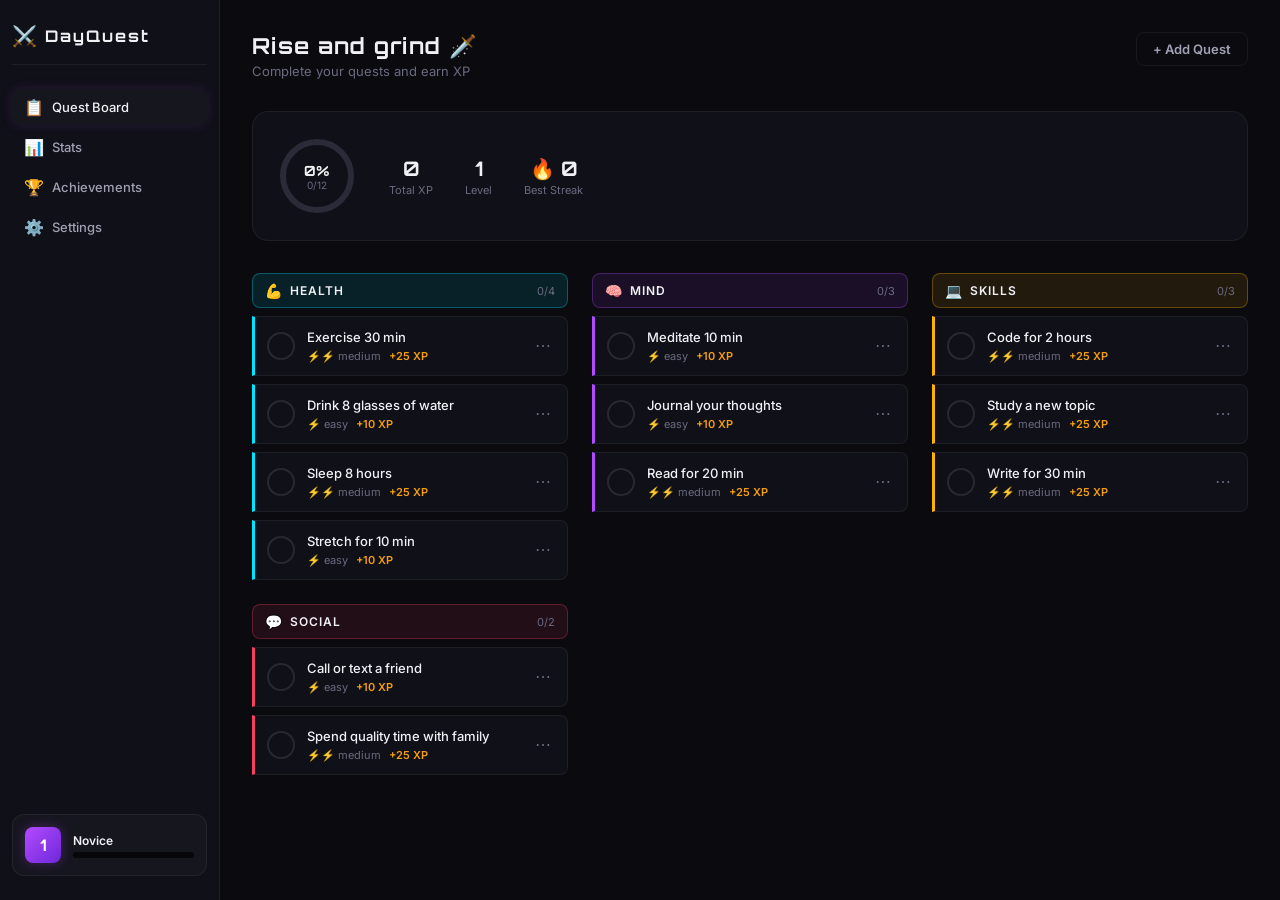
==== index.html @ b888a67d "feat: DayQuest v1.0 — gamified daily quest tracker with full AI design pipeline" ====
<!DOCTYPE html>
<html lang="en">
<head>
  <meta charset="UTF-8">
  <meta name="viewport" content="width=device-width, initial-scale=1.0">
  <title>DayQuest - Gamified Daily Quest Tracker</title>
  <link rel="stylesheet" href="design/design-tokens.css">
</head>
<body>
  <div id="app">
    <nav class="navbar" id="navbar">
      <div class="navbar-brand">
        <span class="navbar-logo">&#x2694;&#xFE0F;</span>
        <span class="navbar-title">DayQuest</span>
      </div>
      <div class="navbar-nav">
        <a class="nav-link active" onclick="navigateTo('home')" data-route="home">
          <span class="nav-icon">&#x1F4CB;</span>
          <span class="nav-label">Quest Board</span>
        </a>
        <a class="nav-link" onclick="navigateTo('stats')" data-route="stats">
          <span class="nav-icon">&#x1F4CA;</span>
          <span class="nav-label">Stats</span>
        </a>
        <a class="nav-link" onclick="navigateTo('achievements')" data-route="achievements">
          <span class="nav-icon">&#x1F3C6;</span>
          <span class="nav-label">Achievements</span>
        </a>
        <a class="nav-link" onclick="navigateTo('settings')" data-route="settings">
          <span class="nav-icon">&#x2699;&#xFE0F;</span>
          <span class="nav-label">Settings</span>
        </a>
      </div>
      <div class="navbar-char" id="navbar-char">
        <div class="char-level" id="nav-level">1</div>
        <div class="char-info">
          <div class="char-title" id="nav-title">Novice</div>
          <div class="xp-bar-mini">
            <div class="xp-bar-track">
              <div class="xp-bar-fill" id="nav-xp-bar" style="width:0%"></div>
            </div>
          </div>
        </div>
      </div>
    </nav>

    <main class="page-layout" id="main-content">
      <!-- Pages rendered here -->
    </main>
  </div>

  <div id="toast-container" class="toast-container"></div>

  <div id="achievement-overlay" class="achievement-overlay hidden">
    <div class="achievement-overlay-card">
      <div class="achievement-overlay-icon" id="ach-overlay-icon">&#x1F3C6;</div>
      <div class="achievement-overlay-title">Achievement Unlocked!</div>
      <div class="achievement-overlay-name" id="ach-overlay-name"></div>
    </div>
  </div>

  <div id="quest-modal" class="modal hidden">
    <div class="modal-backdrop" onclick="closeQuestModal()"></div>
    <div class="modal-content">
      <h2 id="quest-modal-title">Add New Quest</h2>
      <form id="quest-form" onsubmit="submitQuestForm(event)">
        <div class="form-group">
          <label for="quest-name">Quest Name</label>
          <input type="text" id="quest-name" placeholder="e.g. Exercise 30 min" required maxlength="50">
        </div>
        <div class="form-group">
          <label for="quest-category">Category</label>
          <select id="quest-category">
            <option value="health">&#x1F4AA; Health &amp; Fitness</option>
            <option value="mind">&#x1F9E0; Mindfulness &amp; Growth</option>
            <option value="skills">&#x1F4BB; Productivity &amp; Skills</option>
            <option value="social">&#x1F4AC; Social &amp; Relationships</option>
          </select>
        </div>
        <div class="form-group">
          <label>Difficulty</label>
          <div class="difficulty-selector">
            <button type="button" class="diff-btn" onclick="selectDiff(this,'easy')">&#x26A1; Easy</button>
            <button type="button" class="diff-btn selected" onclick="selectDiff(this,'medium')">&#x26A1;&#x26A1; Medium</button>
            <button type="button" class="diff-btn" onclick="selectDiff(this,'hard')">&#x26A1;&#x26A1;&#x26A1; Hard</button>
          </div>
        </div>
        <div class="form-actions">
          <button type="button" class="btn btn-ghost" onclick="closeQuestModal()">Cancel</button>
          <button type="submit" class="btn btn-primary" id="quest-submit">Add Quest</button>
        </div>
      </form>
    </div>
  </div>

  <div id="delete-modal" class="modal hidden">
    <div class="modal-backdrop" onclick="closeDeleteModal()"></div>
    <div class="modal-content">
      <h2>Remove Quest?</h2>
      <p class="modal-desc" id="delete-quest-name"></p>
      <div class="form-actions">
        <button type="button" class="btn btn-ghost" onclick="closeDeleteModal()">Cancel</button>
        <button type="button" class="btn btn-danger" onclick="confirmDelete()">Remove Quest</button>
      </div>
    </div>
  </div>

  <script src="src/app.js"></script>
</body>
</html>
---- design/design-tokens.css ----
/* ==========================================================================
   DayQuest — Design System
   Aesthetic: Dark RPG UI — "Linear meets Destiny 2"
   ========================================================================== */

@import url('https://fonts.googleapis.com/css2?family=Inter:wght@400;500;600;700;800;900&family=Orbitron:wght@500;700;900&display=swap');

/* ---- Reset ---- */
*, *::before, *::after { box-sizing: border-box; margin: 0; padding: 0; }

/* ---- CSS Variables ---- */
:root {
  /* Backgrounds */
  --bg-void:      #06060b;
  --bg-primary:   #0a0a0f;
  --bg-secondary: #101018;
  --bg-elevated:  #16161f;
  --bg-overlay:   #1c1c28;
  --bg-hover:     #22222f;
  --bg-active:    #2a2a38;

  /* Text */
  --text-primary:   #f0f0f5;
  --text-secondary: #a0a0b4;
  --text-tertiary:  #6a6a80;

  /* Category Accents */
  --health: #00e5ff;  --health-bg: rgba(0,229,255,0.1);  --health-border: rgba(0,229,255,0.3);
  --mind:   #b44aff;  --mind-bg: rgba(180,74,255,0.1);    --mind-border: rgba(180,74,255,0.3);
  --skills: #ffb300;  --skills-bg: rgba(255,179,0,0.1);   --skills-border: rgba(255,179,0,0.3);
  --social: #f43f5e;  --social-bg: rgba(244,63,94,0.1);   --social-border: rgba(244,63,94,0.3);

  /* Semantic */
  --success: #22c55e;  --warning: #f59e0b;  --danger: #ef4444;  --info: #3b82f6;

  /* Borders */
  --border-subtle:  rgba(255,255,255,0.06);
  --border-medium:  rgba(255,255,255,0.1);
  --border-strong:  rgba(255,255,255,0.2);

  /* Typography */
  --font-body:    'Inter', -apple-system, BlinkMacSystemFont, sans-serif;
  --font-display: 'Orbitron', sans-serif;

  /* Spacing */
  --space-1: 4px;  --space-2: 8px;  --space-3: 12px;  --space-4: 16px;
  --space-6: 24px; --space-8: 32px; --space-12: 48px;

  /* Radii */
  --radius-sm: 4px;  --radius-md: 8px;  --radius-lg: 12px;  --radius-xl: 16px;

  /* Motion */
  --ease-out: cubic-bezier(0.16, 1, 0.3, 1);
  --dur-fast: 150ms;  --dur-normal: 250ms;  --dur-slow: 400ms;
}

/* ---- Body & App Layout ---- */
html {
  font-family: var(--font-body);
  background: var(--bg-void);
  color: #ffffff; color: var(--text-primary);
  -webkit-font-smoothing: antialiased;
  -moz-osx-font-smoothing: grayscale;
  font-size: 14px;
}

body {
  min-height: 100vh;
  overflow: hidden;
}

#app {
  display: flex;
  height: 100vh;
  width: 100vw;
}

/* ---- Sidebar Navbar ---- */
.navbar {
  width: 220px;
  min-width: 220px;
  background: var(--bg-secondary);
  border-right: 1px solid var(--border-subtle);
  display: flex;
  flex-direction: column;
  padding: var(--space-6) var(--space-3);
  gap: var(--space-6);
  z-index: 10;
}

.navbar-brand {
  display: flex;
  align-items: center;
  gap: var(--space-2);
  padding-bottom: var(--space-4);
  border-bottom: 1px solid var(--border-subtle);
}

.navbar-logo {
  font-size: 20px;
}

.navbar-title {
  font-family: var(--font-display);
  font-size: 16px;
  font-weight: 700;
  letter-spacing: 2px;
  color: #ffffff; color: var(--text-primary);
}

.navbar-nav {
  display: flex;
  flex-direction: column;
  gap: var(--space-1);
  flex: 1;
}

.nav-link {
  display: flex;
  align-items: center;
  gap: var(--space-2);
  padding: var(--space-2) var(--space-3);
  border-radius: var(--radius-md);
  color: #a0a0b4; color: var(--text-secondary);
  text-decoration: none;
  font-size: 13px;
  font-weight: 500;
  transition: all var(--dur-fast) var(--ease-out);
}

.nav-link:hover {
  background: var(--bg-hover);
  color: #ffffff; color: var(--text-primary);
}

.nav-link.active {
  background: var(--bg-elevated);
  color: #ffffff; color: var(--text-primary);
  box-shadow: 0 0 12px rgba(180,74,255,0.15);
}

.nav-icon {
  font-size: 16px;
  width: 20px;
  text-align: center;
}

/* ---- Character Card in Sidebar ---- */
.navbar-char {
  background: var(--bg-elevated);
  border: 1px solid var(--border-subtle);
  border-radius: var(--radius-lg);
  padding: var(--space-3);
  display: flex;
  align-items: center;
  gap: var(--space-3);
}

.char-level {
  width: 36px;
  height: 36px;
  background: linear-gradient(135deg, #b44aff, #6d28d9);
  border-radius: var(--radius-md);
  display: flex;
  align-items: center;
  justify-content: center;
  font-family: var(--font-display);
  font-weight: 700;
  font-size: 16px;
  color: white;
  box-shadow: 0 0 12px rgba(180,74,255,0.3);
}

.char-info {
  flex: 1;
  min-width: 0;
}

.char-title {
  font-size: 12px;
  font-weight: 600;
  color: #ffffff; color: var(--text-primary);
  margin-bottom: 4px;
}

.xp-bar-mini {
  height: 6px;
  background: var(--bg-void);
  border-radius: 3px;
  overflow: hidden;
}

.xp-bar-fill {
  height: 100%;
  background: linear-gradient(90deg, #b44aff, #c084fc);
  border-radius: 3px;
  transition: width var(--dur-normal) var(--ease-out);
  box-shadow: 0 0 8px rgba(180,74,255,0.4);
}

/* ---- Main Content Area ---- */
.page-layout {
  flex: 1;
  overflow-y: auto;
  padding: var(--space-8);
  background: var(--bg-primary);
  max-width: 100%;
}

/* Scrollbar */
.page-layout::-webkit-scrollbar { width: 6px; }
.page-layout::-webkit-scrollbar-track { background: transparent; }
.page-layout::-webkit-scrollbar-thumb { background: var(--bg-active); border-radius: 3px; }
.page-layout::-webkit-scrollbar-thumb:hover { background: var(--bg-hover); }

/* ---- Page Header ---- */
.page-header {
  display: flex;
  align-items: flex-start;
  justify-content: space-between;
  margin-bottom: var(--space-8);
}

.page-title {
  font-family: var(--font-display);
  font-size: 22px;
  font-weight: 700;
  letter-spacing: 1px;
  color: #ffffff;
  color: #ffffff; color: var(--text-primary);
  margin-bottom: 4px;
}

.page-subtitle {
  font-size: 13px;
  color: #6a6a80;
  color: #6a6a80; color: var(--text-tertiary);
}

.page-actions {
  display: flex;
  gap: var(--space-2);
}

/* ---- Daily Progress ---- */
.daily-progress {
  display: flex;
  align-items: center;
  gap: var(--space-8);
  background: var(--bg-secondary);
  border: 1px solid var(--border-subtle);
  border-radius: var(--radius-xl);
  padding: var(--space-6);
  margin-bottom: var(--space-8);
}

.progress-ring-container {
  position: relative;
  width: 80px;
  height: 80px;
}

.progress-ring .progress-ring-bg {
  stroke: var(--bg-active);
}

.progress-ring .progress-ring-fill {
  stroke: var(--mind);
  transition: stroke-dashoffset 0.6s var(--ease-out);
  filter: drop-shadow(0 0 6px rgba(180,74,255,0.4));
}

.progress-ring-text {
  position: absolute;
  top: 0;
  left: 0;
  right: 0;
  bottom: 0;
  display: flex;
  flex-direction: column;
  align-items: center;
  justify-content: center;
}

.progress-ring-number {
  font-family: var(--font-display);
  font-size: 14px;
  font-weight: 700;
  color: #ffffff;
  color: #ffffff; color: var(--text-primary);
}

.progress-ring-label {
  font-size: 10px;
  color: #6a6a80;
  color: #6a6a80; color: var(--text-tertiary);
}

.daily-stats {
  display: flex;
  gap: var(--space-8);
  flex: 1;
}

.daily-stat {
  text-align: center;
}

.daily-stat-value {
  font-family: var(--font-display);
  font-size: 20px;
  font-weight: 700;
  color: #ffffff;
  color: #ffffff; color: var(--text-primary);
}

.daily-stat-label {
  font-size: 11px;
  color: #6a6a80;
  color: #6a6a80; color: var(--text-tertiary);
  margin-top: 2px;
}

/* ---- Quest Grid ---- */
.quest-grid {
  display: grid;
  grid-template-columns: repeat(auto-fit, minmax(280px, 1fr));
  gap: var(--space-6);
}

/* ---- Category Section ---- */
.category-section {
  display: flex;
  flex-direction: column;
  gap: var(--space-2);
}

.category-header {
  display: flex;
  align-items: center;
  gap: var(--space-2);
  padding: var(--space-2) var(--space-3);
  border-radius: var(--radius-md);
  border: 1px solid;
}

.category-icon {
  font-size: 14px;
}

.category-name {
  font-size: 12px;
  font-weight: 600;
  text-transform: uppercase;
  letter-spacing: 1px;
  color: #f0f0f5;
  color: #ffffff; color: var(--text-primary);
  flex: 1;
}

.category-count {
  font-size: 11px;
  color: #6a6a80;
  color: #6a6a80; color: var(--text-tertiary);
}

/* ---- Quest Card ---- */
.quest-list {
  display: flex;
  flex-direction: column;
  gap: var(--space-2);
}

.quest-card {
  display: flex;
  align-items: center;
  gap: var(--space-3);
  padding: var(--space-3) var(--space-3);
  background: var(--bg-secondary);
  border: 1px solid var(--border-subtle);
  border-left: 3px solid var(--cat-color, var(--mind));
  border-radius: 0 var(--radius-md) var(--radius-md) 0;
  transition: all var(--dur-fast) var(--ease-out);
  cursor: pointer;
}

/* Archive Divider */
.archive-divider {
  display: flex;
  align-items: center;
  gap: var(--space-2);
  padding: var(--space-2) var(--space-3);
  font-size: 11px;
  font-weight: 600;
  color: #6a6a80;
  text-transform: uppercase;
  letter-spacing: 0.5px;
  margin-bottom: var(--space-2);
}

.archive-divider::after {
  content: '';
  flex: 1;
  height: 1px;
  background: var(--border-subtle);
}

.quest-card:hover {
  background: var(--bg-elevated);
  border-left-color: var(--cat-color, var(--mind));
  box-shadow: 0 0 12px var(--cat-bg, var(--mind-bg));
}

.quest-card.completed {
  opacity: 0.35;
  border-left-color: #22c55e;
  padding: 8px 12px;
  filter: grayscale(0.3);
  background: rgba(34,197,94,0.03);
}

.quest-card.completed:hover {
  opacity: 0.55;
  filter: grayscale(0.1);
}

.quest-check {
  width: 28px;
  height: 28px;
  min-width: 28px;
  border: 2px solid var(--border-medium);
  border-radius: 50%;
  display: flex;
  align-items: center;
  justify-content: center;
  font-size: 14px;
  font-weight: 700;
  color: var(--success);
  transition: all var(--dur-fast) var(--ease-out);
}

.quest-check.checked {
  background: var(--success);
  border-color: var(--success);
  box-shadow: 0 0 8px rgba(34,197,94,0.4);
}

.quest-info {
  flex: 1;
  min-width: 0;
}

.quest-name {
  font-size: 13px;
  font-weight: 500;
  color: #f0f0f5;
  color: #ffffff; color: var(--text-primary);
  margin-bottom: 4px;
  word-break: break-word;
}

.quest-name.completed-text {
  text-decoration: line-through;
  text-decoration-thickness: 1px;
  color: #6a6a80; color: var(--text-tertiary);
  font-size: 12px;
}

.quest-meta {
  display: flex;
  align-items: center;
  gap: var(--space-2);
  font-size: 11px;
  color: #6a6a80;
  color: #6a6a80; color: var(--text-tertiary);
}

.quest-difficulty {
  color: #6a6a80;
  color: #6a6a80; color: var(--text-tertiary);
}

.quest-xp {
  color: #ffb300;
  color: var(--warning);
  font-weight: 600;
}

.quest-time {
  color: #6a6a80; color: var(--text-tertiary);
}

.quest-menu-btn {
  background: none;
  border: none;
  color: #6a6a80; color: var(--text-tertiary);
  cursor: pointer;
  font-size: 16px;
  padding: var(--space-1);
  border-radius: var(--radius-sm);
  transition: all var(--dur-fast) var(--ease-out);
  line-height: 1;
}

.quest-menu-btn:hover {
  background: var(--bg-hover);
  color: #ffffff; color: var(--text-primary);
}

/* ---- Context Menu ---- */
.quest-context-menu {
  position: fixed;
  background: var(--bg-overlay);
  border: 1px solid var(--border-medium);
  border-radius: var(--radius-md);
  padding: var(--space-1);
  z-index: 100;
  min-width: 160px;
  box-shadow: 0 8px 24px rgba(0,0,0,0.4);
}

.quest-context-menu button {
  display: flex;
  align-items: center;
  gap: var(--space-2);
  width: 100%;
  padding: var(--space-2) var(--space-3);
  background: none;
  border: none;
  color: #ffffff; color: var(--text-primary);
  font-size: 13px;
  cursor: pointer;
  border-radius: var(--radius-sm);
  text-align: left;
}

.quest-context-menu button:hover {
  background: var(--bg-hover);
}

.quest-context-menu button.danger {
  color: var(--danger);
}

/* ---- Buttons ---- */
.btn {
  display: inline-flex;
  align-items: center;
  justify-content: center;
  gap: var(--space-2);
  padding: var(--space-2) var(--space-4);
  border-radius: var(--radius-md);
  font-size: 13px;
  font-weight: 600;
  font-family: var(--font-body);
  cursor: pointer;
  border: none;
  transition: all var(--dur-fast) var(--ease-out);
}

.btn-primary {
  background: linear-gradient(135deg, #b44aff, #8b5cf6);
  color: white;
  box-shadow: 0 0 16px rgba(180,74,255,0.3);
}

.btn-primary:hover {
  box-shadow: 0 0 24px rgba(180,74,255,0.5);
  transform: translateY(-1px);
}

.btn-secondary {
  background: var(--bg-elevated);
  color: #ffffff; color: var(--text-primary);
  border: 1px solid var(--border-medium);
}

.btn-secondary:hover {
  background: var(--bg-hover);
}

.btn-ghost {
  background: transparent;
  color: #a0a0b4; color: var(--text-secondary);
  border: 1px solid var(--border-subtle);
}

.btn-ghost:hover {
  background: var(--bg-hover);
  color: #ffffff; color: var(--text-primary);
}

.btn-danger {
  background: var(--danger);
  color: white;
}

.btn-danger:hover {
  background: #dc2626;
}

/* ---- Stats Page ---- */
.stats-grid {
  display: grid;
  grid-template-columns: repeat(auto-fit, minmax(180px, 1fr));
  gap: var(--space-4);
  margin-bottom: var(--space-8);
}

.stat-card {
  background: var(--bg-secondary);
  border: 1px solid var(--border-subtle);
  border-radius: var(--radius-xl);
  padding: var(--space-4);
  display: flex;
  flex-direction: column;
  align-items: center;
  text-align: center;
  gap: var(--space-2);
}

.stat-card-icon {
  font-size: 24px;
}

.stat-card-value {
  font-family: var(--font-display);
  font-size: 24px;
  font-weight: 700;
  color: #ffffff;
  color: #ffffff; color: var(--text-primary);
}

.stat-card-label {
  font-size: 11px;
  color: #6a6a80;
  color: #6a6a80; color: var(--text-tertiary);
  text-transform: uppercase;
  letter-spacing: 0.5px;
}

/* ---- Charts ---- */
.chart-section {
  background: var(--bg-secondary);
  border: 1px solid var(--border-subtle);
  border-radius: var(--radius-xl);
  padding: var(--space-6);
  margin-bottom: var(--space-6);
}

.chart-title {
  font-family: var(--font-display);
  font-size: 14px;
  font-weight: 600;
  color: #ffffff; color: var(--text-primary);
  margin-bottom: var(--space-6);
  letter-spacing: 1px;
}

/* Bar Chart */
.bar-chart {
  display: flex;
  align-items: flex-end;
  justify-content: space-between;
  height: 150px;
  gap: var(--space-2);
  padding-top: var(--space-4);
}

.bar-item {
  flex: 1;
  display: flex;
  flex-direction: column;
  align-items: center;
  gap: var(--space-1);
  position: relative;
}

.bar-fill {
  width: 100%;
  max-width: 32px;
  background: linear-gradient(180deg, #b44aff, #6d28d9);
  border-radius: var(--radius-sm) var(--radius-sm) 0 0;
  min-height: 4px;
  box-shadow: 0 0 8px rgba(180,74,255,0.2);
}

.bar-today .bar-fill {
  background: linear-gradient(180deg, #c084fc, #a855f7);
  box-shadow: 0 0 12px rgba(180,74,255,0.4);
}

.bar-value {
  font-size: 11px;
  font-weight: 600;
  color: #ffffff; color: var(--text-primary);
}

.bar-label {
  font-size: 10px;
  color: #6a6a80; color: var(--text-tertiary);
}

/* Category Bars */
.category-bars {
  display: flex;
  flex-direction: column;
  gap: var(--space-4);
}

.cat-bar-item {
  display: flex;
  align-items: center;
  gap: var(--space-3);
}

.cat-bar-label {
  width: 90px;
  font-size: 12px;
  color: #a0a0b4; color: var(--text-secondary);
  flex-shrink: 0;
}

.cat-bar-track {
  flex: 1;
  height: 8px;
  background: var(--bg-void);
  border-radius: 4px;
  overflow: hidden;
}

.cat-bar-fill {
  height: 100%;
  border-radius: 4px;
  transition: width var(--dur-slow) var(--ease-out);
}

.cat-bar-count {
  width: 36px;
  text-align: right;
  font-size: 13px;
  font-weight: 600;
  color: #ffffff; color: var(--text-primary);
}

/* ---- Milestones ---- */
.milestone-grid {
  display: grid;
  grid-template-columns: repeat(auto-fit, minmax(180px, 1fr));
  gap: var(--space-4);
}

.milestone {
  background: var(--bg-tertiary);
  border: 1px solid var(--border-subtle);
  border-radius: var(--radius-lg);
  padding: var(--space-4);
  display: flex;
  align-items: center;
  gap: var(--space-3);
}

.milestone.unlocked {
  border-color: rgba(180,74,255,0.3);
  box-shadow: 0 0 12px rgba(180,74,255,0.1);
}

.milestone-icon {
  font-size: 24px;
}

.milestone-name {
  font-size: 12px;
  color: #6a6a80; color: var(--text-tertiary);
}

.milestone-value {
  font-family: var(--font-display);
  font-size: 16px;
  font-weight: 700;
  color: #ffffff; color: var(--text-primary);
}

/* ---- Achievements Page ---- */
.achievement-progress {
  display: flex;
  align-items: center;
  gap: var(--space-3);
  margin-bottom: var(--space-8);
}

.achievement-progress-bar {
  flex: 1;
  height: 8px;
  background: var(--bg-secondary);
  border-radius: 4px;
  overflow: hidden;
}

.achievement-progress-fill {
  height: 100%;
  background: linear-gradient(90deg, #b44aff, #c084fc);
  border-radius: 4px;
  transition: width var(--dur-slow) var(--ease-out);
  box-shadow: 0 0 8px rgba(180,74,255,0.3);
}

.achievement-progress-text {
  font-size: 12px;
  font-weight: 600;
  color: #6a6a80; color: var(--text-tertiary);
}

.achievement-section {
  margin-bottom: var(--space-8);
}

.achievement-section-title {
  font-family: var(--font-display);
  font-size: 14px;
  font-weight: 600;
  color: #ffffff; color: var(--text-primary);
  margin-bottom: var(--space-4);
  letter-spacing: 1px;
}

.achievement-grid {
  display: grid;
  grid-template-columns: repeat(auto-fill, minmax(200px, 1fr));
  gap: var(--space-4);
}

.achievement-card {
  background: var(--bg-secondary);
  border: 1px solid var(--border-subtle);
  border-radius: var(--radius-xl);
  padding: var(--space-4);
  text-align: center;
  display: flex;
  flex-direction: column;
  align-items: center;
  gap: var(--space-2);
  transition: all var(--dur-fast) var(--ease-out);
}

.achievement-card.unlocked {
  border-color: rgba(180,74,255,0.3);
  box-shadow: 0 0 16px rgba(180,74,255,0.15);
}

.achievement-card.unlocked:hover {
  box-shadow: 0 0 24px rgba(180,74,255,0.3);
  transform: translateY(-2px);
}

.achievement-card.locked {
  opacity: 0.4;
}

.achievement-icon {
  font-size: 32px;
  margin-bottom: var(--space-1);
}

.achievement-card.locked .locked-icon {
  filter: grayscale(1);
  opacity: 0.3;
}

.achievement-name {
  font-size: 13px;
  font-weight: 600;
  color: #ffffff; color: var(--text-primary);
}

.achievement-card.locked .locked-name {
  color: #6a6a80; color: var(--text-tertiary);
  font-style: italic;
}

.achievement-desc {
  font-size: 11px;
  color: #6a6a80; color: var(--text-tertiary);
}

/* ---- Settings Page ---- */
.settings-section {
  background: var(--bg-secondary);
  border: 1px solid var(--border-subtle);
  border-radius: var(--radius-xl);
  padding: var(--space-6);
  margin-bottom: var(--space-6);
}

.settings-section-title {
  font-family: var(--font-display);
  font-size: 13px;
  font-weight: 600;
  color: #6a6a80; color: var(--text-tertiary);
  text-transform: uppercase;
  letter-spacing: 1px;
  margin-bottom: var(--space-4);
}

.setting-item {
  display: flex;
  align-items: center;
  justify-content: space-between;
  padding: var(--space-3) 0;
  border-bottom: 1px solid var(--border-subtle);
  gap: var(--space-4);
}

.setting-item:last-child {
  border-bottom: none;
}

.setting-name {
  font-size: 14px;
  font-weight: 500;
  color: #ffffff; color: var(--text-primary);
  margin-bottom: 2px;
}

.setting-desc {
  font-size: 12px;
  color: #6a6a80; color: var(--text-tertiary);
}

.setting-select {
  background: var(--bg-elevated);
  border: 1px solid var(--border-medium);
  border-radius: var(--radius-md);
  color: #ffffff; color: var(--text-primary);
  padding: var(--space-2) var(--space-3);
  font-size: 13px;
  font-family: var(--font-body);
  cursor: pointer;
}

.setting-select:focus {
  outline: none;
  border-color: var(--mind);
  box-shadow: 0 0 0 2px rgba(180,74,255,0.2);
}

/* Toggle Switch */
.toggle {
  width: 44px;
  height: 24px;
  background: var(--bg-active);
  border-radius: 12px;
  position: relative;
  cursor: pointer;
  transition: background var(--dur-fast) var(--ease-out);
  border: none;
  padding: 0;
}

.toggle.on {
  background: var(--mind);
}

.toggle-knob {
  width: 18px;
  height: 18px;
  background: white;
  border-radius: 50%;
  position: absolute;
  top: 3px;
  left: 3px;
  transition: transform var(--dur-fast) var(--ease-out);
  box-shadow: 0 2px 4px rgba(0,0,0,0.3);
}

.toggle.on .toggle-knob {
  transform: translateX(20px);
}

.danger-zone {
  margin-top: var(--space-4);
}

/* About Card */
.about-card {
  text-align: center;
  padding: var(--space-6);
}

.about-name {
  font-family: var(--font-display);
  font-size: 18px;
  font-weight: 700;
  color: #ffffff; color: var(--text-primary);
  margin-bottom: 4px;
}

.about-version {
  font-size: 12px;
  color: #6a6a80; color: var(--text-tertiary);
  margin-bottom: var(--space-4);
}

.about-desc {
  font-size: 13px;
  color: #a0a0b4; color: var(--text-secondary);
  margin-bottom: var(--space-4);
  line-height: 1.5;
}

.about-links {
  display: flex;
  flex-direction: column;
  gap: var(--space-2);
}

.about-link {
  color: var(--mind);
  text-decoration: none;
  font-size: 13px;
  font-weight: 500;
}

.about-link:hover {
  text-decoration: underline;
}

/* ---- Toast Notifications ---- */
.toast-container {
  position: fixed;
  bottom: var(--space-6);
  right: var(--space-6);
  z-index: 200;
  display: flex;
  flex-direction: column;
  gap: var(--space-2);
  pointer-events: none;
}

.toast {
  display: flex;
  align-items: center;
  gap: var(--space-2);
  background: var(--bg-overlay);
  border: 1px solid var(--border-medium);
  border-radius: var(--radius-lg);
  padding: var(--space-3) var(--space-4);
  font-size: 13px;
  color: #ffffff; color: var(--text-primary);
  box-shadow: 0 8px 24px rgba(0,0,0,0.4);
  opacity: 0;
  transform: translateY(8px);
  transition: all var(--dur-normal) var(--ease-out);
  pointer-events: auto;
  max-width: 360px;
}

.toast-enter {
  opacity: 1;
  transform: translateY(0);
}

.toast-exit {
  opacity: 0;
  transform: translateY(8px);
}

.toast-icon {
  font-size: 16px;
}

/* ---- Modals ---- */
.modal {
  position: fixed;
  inset: 0;
  z-index: 150;
  display: flex;
  align-items: center;
  justify-content: center;
}

.modal.hidden {
  display: none;
}

.modal-backdrop {
  position: absolute;
  inset: 0;
  background: rgba(0,0,0,0.6);
  backdrop-filter: blur(4px);
}

.modal-content {
  position: relative;
  background: var(--bg-elevated);
  border: 1px solid var(--border-medium);
  border-radius: var(--radius-xl);
  padding: var(--space-8);
  width: 100%;
  max-width: 420px;
  box-shadow: 0 16px 48px rgba(0,0,0,0.5);
}

.modal-content h2 {
  font-family: var(--font-display);
  font-size: 18px;
  font-weight: 700;
  color: #ffffff; color: var(--text-primary);
  margin-bottom: var(--space-6);
}

.modal-desc {
  font-size: 13px;
  color: #a0a0b4; color: var(--text-secondary);
  margin-bottom: var(--space-6);
  line-height: 1.5;
}

/* Form Styles */
.form-group {
  margin-bottom: var(--space-4);
}

.form-group label {
  display: block;
  font-size: 12px;
  font-weight: 600;
  color: #a0a0b4; color: var(--text-secondary);
  margin-bottom: var(--space-1);
  text-transform: uppercase;
  letter-spacing: 0.5px;
}

.form-group input,
.form-group select {
  width: 100%;
  padding: var(--space-2) var(--space-3);
  background: var(--bg-secondary);
  border: 1px solid var(--border-medium);
  border-radius: var(--radius-md);
  color: #ffffff; color: var(--text-primary);
  font-size: 14px;
  font-family: var(--font-body);
}

.form-group input:focus,
.form-group select:focus {
  outline: none;
  border-color: var(--mind);
  box-shadow: 0 0 0 2px rgba(180,74,255,0.2);
}

.form-group input::placeholder {
  color: #6a6a80; color: var(--text-tertiary);
}

/* Difficulty Selector */
.difficulty-selector {
  display: flex;
  gap: var(--space-2);
}

.diff-btn {
  flex: 1;
  padding: var(--space-2);
  background: var(--bg-secondary);
  border: 1px solid var(--border-medium);
  border-radius: var(--radius-md);
  color: #a0a0b4; color: var(--text-secondary);
  font-size: 12px;
  font-family: var(--font-body);
  cursor: pointer;
  transition: all var(--dur-fast) var(--ease-out);
}

.diff-btn.selected {
  background: var(--mind-bg);
  border-color: rgba(180,74,255,0.3);
  color: var(--mind);
  box-shadow: 0 0 8px rgba(180,74,255,0.2);
}

.diff-btn:hover {
  background: var(--bg-hover);
}

.form-actions {
  display: flex;
  justify-content: flex-end;
  gap: var(--space-2);
  margin-top: var(--space-6);
}

/* ---- Achievement Unlock Overlay ---- */
.achievement-overlay {
  position: fixed;
  inset: 0;
  z-index: 300;
  display: flex;
  align-items: center;
  justify-content: center;
  background: rgba(0,0,0,0.4);
  backdrop-filter: blur(8px);
}

.achievement-overlay.hidden {
  display: none;
}

.achievement-overlay-card {
  text-align: center;
  padding: var(--space-12);
}

.achievement-overlay-icon {
  font-size: 64px;
  margin-bottom: var(--space-4);
  animation: achievement-pop 0.4s var(--ease-out);
}

.achievement-overlay-title {
  font-family: var(--font-display);
  font-size: 12px;
  font-weight: 600;
  color: var(--mind);
  text-transform: uppercase;
  letter-spacing: 2px;
  margin-bottom: var(--space-2);
}

.achievement-overlay-name {
  font-family: var(--font-display);
  font-size: 22px;
  font-weight: 700;
  color: #ffffff; color: var(--text-primary);
  text-shadow: 0 0 24px rgba(180,74,255,0.4);
}

@keyframes achievement-pop {
  0% { transform: scale(0); opacity: 0; }
  60% { transform: scale(1.2); }
  100% { transform: scale(1); opacity: 1; }
}

/* ---- Utilities ---- */
.hidden { display: none !important; }

/* ---- Responsive ---- */
@media (max-width: 768px) {
  #app { flex-direction: column; }
  .navbar {
    width: 100%;
    min-width: unset;
    flex-direction: row;
    padding: var(--space-3) var(--space-4);
    align-items: center;
    gap: var(--space-3);
  }
  .navbar-char { display: none; }
  .navbar-nav {
    flex-direction: row;
    gap: 0;
  }
  .nav-label { display: none; }
  .nav-link { padding: var(--space-2); }
  .page-layout { padding: var(--space-4); }
  .page-header { flex-direction: column; gap: var(--space-3); }
  .daily-progress { flex-direction: column; text-align: center; }
  .daily-stats { flex-wrap: wrap; justify-content: center; }
  .quest-grid { grid-template-columns: 1fr; }
  .stats-grid { grid-template-columns: repeat(2, 1fr); }
  .achievement-grid { grid-template-columns: repeat(2, 1fr); }
}

@media (max-width: 480px) {
  .stats-grid { grid-template-columns: 1fr; }
  .achievement-grid { grid-template-columns: 1fr; }
  .modal-content { margin: var(--space-4); padding: var(--space-6); }
}
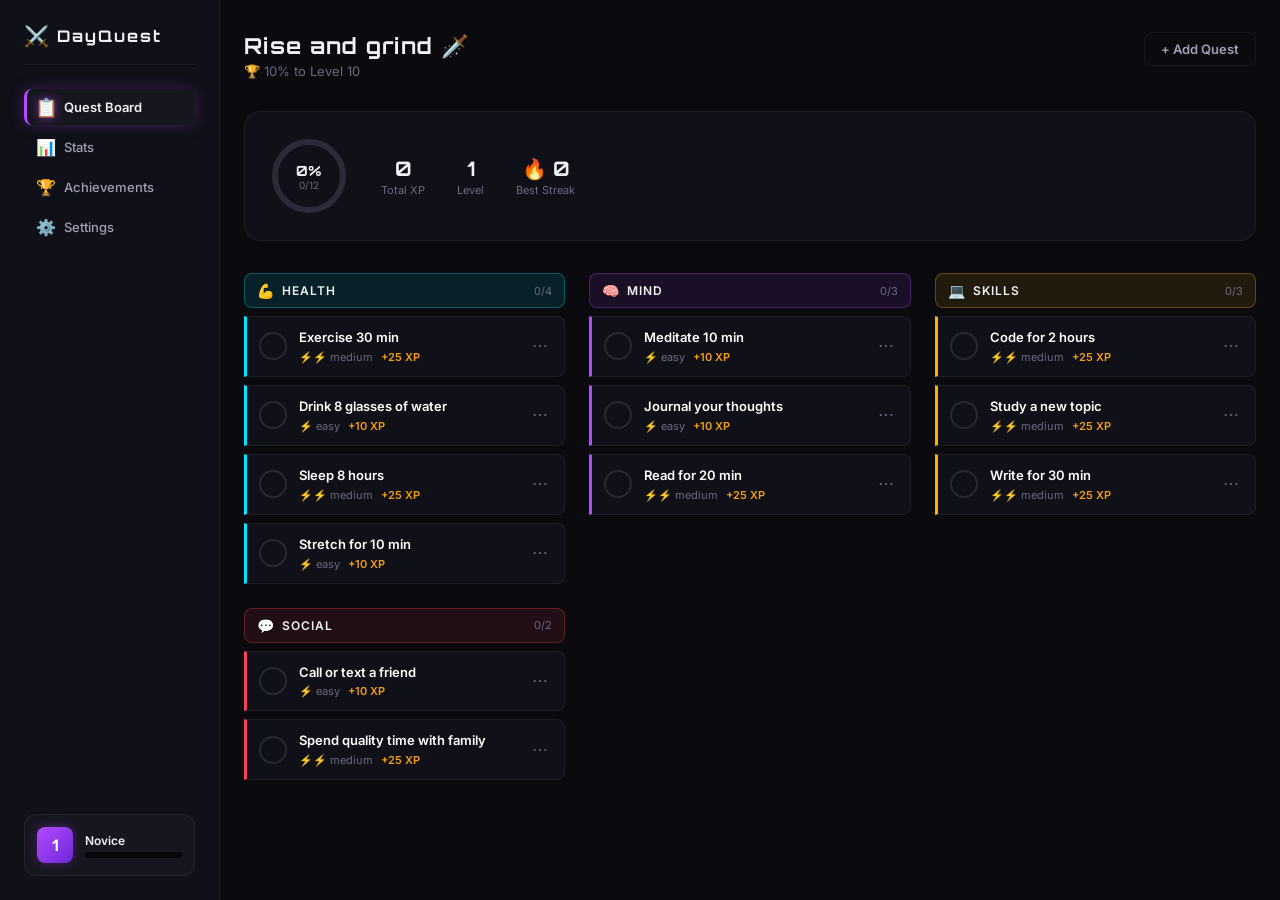
==== commit 305859f3: "feat: add PWA support - installable on mobile, works offline" ====
--- a/index.html
+++ b/index.html
@@ -2,8 +2,25 @@
 <html lang="en">
 <head>
   <meta charset="UTF-8">
-  <meta name="viewport" content="width=device-width, initial-scale=1.0">
+  <meta name="viewport" content="width=device-width, initial-scale=1.0, viewport-fit=cover, user-scalable=no">
   <title>DayQuest - Gamified Daily Quest Tracker</title>
+
+  <!-- PWA Manifest -->
+  <link rel="manifest" href="manifest.json">
+
+  <!-- iOS Safari PWA meta tags -->
+  <meta name="apple-mobile-web-app-capable" content="yes">
+  <meta name="apple-mobile-web-app-status-bar-style" content="black-translucent">
+  <meta name="apple-mobile-web-app-title" content="DayQuest">
+  <link rel="apple-touch-icon" href="icon-192.png">
+
+  <!-- Android/Chrome meta tags -->
+  <meta name="theme-color" content="#b44aff">
+  <meta name="mobile-web-app-capable" content="yes">
+
+  <!-- Prevent pull-to-refresh and overscroll bounce on mobile -->
+  <meta name="color-scheme" content="dark">
+
   <link rel="stylesheet" href="design/design-tokens.css">
 </head>
 <body>
@@ -51,6 +68,21 @@
 
   <div id="toast-container" class="toast-container"></div>
 
+  <!-- PWA Install Prompt Banner -->
+  <div id="pwa-install-banner" class="pwa-install-banner hidden">
+    <div class="pwa-banner-content">
+      <span class="pwa-banner-icon">&#x2694;&#xFE0F;</span>
+      <div class="pwa-banner-text">
+        <strong>Install DayQuest</strong>
+        <span>Add to your home screen for quick access</span>
+      </div>
+    </div>
+    <div class="pwa-banner-actions">
+      <button class="btn btn-sm btn-primary" id="pwa-install-btn">Install</button>
+      <button class="btn btn-sm btn-ghost" id="pwa-dismiss-btn">Later</button>
+    </div>
+  </div>
+
   <div id="achievement-overlay" class="achievement-overlay hidden">
     <div class="achievement-overlay-card">
       <div class="achievement-overlay-icon" id="ach-overlay-icon">&#x1F3C6;</div>
@@ -106,5 +138,65 @@
   </div>
 
   <script src="src/app.js"></script>
+
+  <!-- PWA: Service Worker Registration & Install Prompt -->
+  <script>
+    (function() {
+      // Register service worker
+      if ("serviceWorker" in navigator) {
+        navigator.serviceWorker.register("./sw.js")
+          .then(function(reg) { console.log("DayQuest: Service Worker registered"); })
+          .catch(function(err) { console.warn("DayQuest: Service Worker failed", err); });
+      }
+
+      // PWA Install Banner
+      var deferredPrompt = null;
+      var banner = document.getElementById("pwa-install-banner");
+      var installBtn = document.getElementById("pwa-install-btn");
+      var dismissBtn = document.getElementById("pwa-dismiss-btn");
+
+      // Check if already dismissed this session
+      if (sessionStorage.getItem("dayquest-install-dismissed")) {
+        banner.classList.add("hidden");
+      }
+
+      window.addEventListener("beforeinstallprompt", function(e) {
+        e.preventDefault();
+        deferredPrompt = e;
+        // Only show if not already installed and not dismissed
+        if (!banner.classList.contains("hidden") || !sessionStorage.getItem("dayquest-install-dismissed")) {
+          banner.classList.remove("hidden");
+        }
+      });
+
+      if (installBtn) {
+        installBtn.onclick = function() {
+          if (!deferredPrompt) return;
+          deferredPrompt.prompt();
+          deferredPrompt.userChoice.then(function(result) {
+            if (result.outcome === "accepted") {
+              console.log("DayQuest: Installed!");
+            }
+            banner.classList.add("hidden");
+            deferredPrompt = null;
+          });
+        };
+      }
+
+      if (dismissBtn) {
+        dismissBtn.onclick = function() {
+          banner.classList.add("hidden");
+          sessionStorage.setItem("dayquest-install-dismissed", "1");
+        };
+      }
+
+      // Detect if already installed
+      window.addEventListener("appinstalled", function() {
+        console.log("DayQuest: PWA installed");
+        banner.classList.add("hidden");
+        deferredPrompt = null;
+      });
+    })();
+  </script>
 </body>
 </html>
--- a/design/design-tokens.css
+++ b/design/design-tokens.css
@@ -136,13 +136,22 @@
 .nav-link.active {
   background: var(--bg-elevated);
   color: #ffffff; color: var(--text-primary);
-  box-shadow: 0 0 12px rgba(180,74,255,0.15);
+  border-left: 3px solid #b44aff;
+  padding-left: calc(var(--space-3) - 3px);
+  box-shadow: 0 0 16px rgba(180,74,255,0.25), inset 0 0 8px rgba(180,74,255,0.05);
+  font-weight: 600;
 }
 
 .nav-icon {
   font-size: 16px;
   width: 20px;
   text-align: center;
+  transition: all var(--dur-fast) var(--ease-out);
+}
+
+.nav-link.active .nav-icon {
+  filter: drop-shadow(0 0 4px rgba(180,74,255,0.6));
+  transform: scale(1.15);
 }
 
 /* ---- Character Card in Sidebar ---- */
@@ -264,10 +273,21 @@
   stroke: var(--bg-active);
 }
 
+@keyframes ring-fill-entrance {
+  0% {
+    stroke-dashoffset: 213.6; /* full circle (2 * PI * 34) */
+  }
+  100% {
+    /* Final value set by inline style */
+  }
+}
+
 .progress-ring .progress-ring-fill {
   stroke: var(--mind);
-  transition: stroke-dashoffset 0.6s var(--ease-out);
+  stroke: #b44aff;
+  transition: stroke-dashoffset 0.8s cubic-bezier(0.16, 1, 0.3, 1);
   filter: drop-shadow(0 0 6px rgba(180,74,255,0.4));
+  animation: ring-fill-entrance 1s cubic-bezier(0.16, 1, 0.3, 1) both;
 }
 
 .progress-ring-text {
@@ -411,6 +431,31 @@
   box-shadow: 0 0 12px var(--cat-bg, var(--mind-bg));
 }
 
+/* Quest completion celebration animation */
+@keyframes quest-complete-celebrate {
+  0% {
+    transform: scale(1);
+    box-shadow: none;
+  }
+  30% {
+    transform: scale(1.04);
+    box-shadow: 0 0 20px rgba(34,197,94,0.4), 0 0 40px rgba(34,197,94,0.15);
+    border-left-color: #22c55e;
+  }
+  60% {
+    transform: scale(0.98);
+  }
+  100% {
+    transform: scale(1);
+    box-shadow: none;
+  }
+}
+
+.quest-card.celebrating {
+  animation: quest-complete-celebrate 400ms cubic-bezier(0.16, 1, 0.3, 1) forwards;
+  z-index: 2;
+}
+
 .quest-card.completed {
   opacity: 0.35;
   border-left-color: #22c55e;
@@ -452,9 +497,9 @@
 
 .quest-name {
   font-size: 13px;
-  font-weight: 500;
-  color: #f0f0f5;
-  color: #ffffff; color: var(--text-primary);
+  font-weight: 600;
+  color: #ffffff;
+  line-height: 1.3;
   margin-bottom: 4px;
   word-break: break-word;
 }
@@ -1277,3 +1322,557 @@
   .achievement-grid { grid-template-columns: 1fr; }
   .modal-content { margin: var(--space-4); padding: var(--space-6); }
 }
+
+/* ---- Category Empty State ---- */
+.category-empty-state {
+  display: flex;
+  flex-direction: column;
+  align-items: center;
+  justify-content: center;
+  padding: var(--space-6) var(--space-3);
+  gap: var(--space-2);
+  opacity: 0.6;
+}
+
+.empty-state-icon {
+  font-size: 24px;
+  color: #6a6a80;
+  width: 40px;
+  height: 40px;
+  border: 2px dashed rgba(255,255,255,0.1);
+  border-radius: 50%;
+  display: flex;
+  align-items: center;
+  justify-content: center;
+}
+
+.empty-state-text {
+  font-size: 12px;
+  color: #6a6a80;
+  text-align: center;
+}
+
+/* ---- Quest Card Stagger Entrance ---- */
+@keyframes stagger-card-enter {
+  0% {
+    opacity: 0;
+    transform: translateY(8px);
+  }
+  100% {
+    opacity: 1;
+    transform: translateY(0);
+  }
+}
+
+.quest-card.stagger-enter {
+  animation: stagger-card-enter 300ms cubic-bezier(0.16, 1, 0.3, 1) both;
+}
+
+/* ---- Compact Mode ---- */
+.quest-card.compact {
+  padding: 8px 12px;
+  margin-bottom: 4px;
+  min-height: auto;
+}
+
+.quest-card.compact .quest-check {
+  width: 22px;
+  height: 22px;
+  min-width: 22px;
+  font-size: 12px;
+}
+
+.quest-card.compact .quest-name {
+  font-size: 12px;
+  margin-bottom: 2px;
+}
+
+.quest-card.compact .quest-meta {
+  font-size: 10px;
+}
+
+.quest-card.compact .quest-menu-btn {
+  width: 24px;
+  height: 24px;
+  font-size: 16px;
+}
+
+/* ---- Warning Button ---- */
+.btn-warning {
+  background: rgba(245,158,11,0.15);
+  color: #f59e0b;
+  border: 1px solid rgba(245,158,11,0.3);
+}
+
+.btn-warning:hover {
+  background: rgba(245,158,11,0.25);
+  border-color: rgba(245,158,11,0.5);
+}
+
+/* ==== NEW STATS CHARTS ==== */
+
+/* Week Comparison */
+.week-comparison {
+  display: grid;
+  grid-template-columns: repeat(3, 1fr);
+  gap: var(--space-4);
+  padding: var(--space-4);
+}
+
+.week-col {
+  text-align: center;
+}
+
+.week-label {
+  font-size: 11px;
+  color: #6a6a80;
+  text-transform: uppercase;
+  letter-spacing: 0.5px;
+  margin-bottom: var(--space-2);
+}
+
+.week-val {
+  font-size: 16px;
+  font-weight: 600;
+  color: #ffffff;
+}
+
+/* Level Donut */
+.level-donut-wrap {
+  position: relative;
+  display: flex;
+  justify-content: center;
+  padding: var(--space-4) 0;
+}
+
+.level-donut {
+  filter: drop-shadow(0 0 12px rgba(180,74,255,0.3));
+}
+
+.level-donut-text {
+  position: absolute;
+  top: 50%;
+  left: 50%;
+  transform: translate(-50%, -50%);
+  text-align: center;
+}
+
+.level-donut-num {
+  display: block;
+  font-family: var(--font-display);
+  font-size: 28px;
+  font-weight: 700;
+  color: #ffffff;
+  line-height: 1;
+}
+
+.level-donut-label {
+  display: block;
+  font-size: 11px;
+  color: #a0a0b4;
+  margin-top: 2px;
+}
+
+.level-donut-xp {
+  display: block;
+  font-size: 10px;
+  color: #6a6a80;
+  margin-top: 4px;
+}
+
+/* Line Chart */
+.line-chart-wrap {
+  width: 100%;
+  overflow: hidden;
+}
+
+.line-chart-svg {
+  width: 100%;
+  height: auto;
+  display: block;
+}
+
+/* Heatmap */
+.heatmap-wrap {
+  padding: var(--space-4);
+  overflow-x: auto;
+}
+
+.heatmap-months {
+  display: flex;
+  margin-bottom: 4px;
+  position: relative;
+  height: 14px;
+  margin-left: 30px;
+}
+
+.heatmap-mo-label {
+  font-size: 10px;
+  color: #6a6a80;
+  position: absolute;
+}
+
+.heatmap-body {
+  display: flex;
+  gap: 4px;
+}
+
+.heatmap-day-labels {
+  display: flex;
+  flex-direction: column;
+  gap: 2px;
+  justify-content: center;
+}
+
+.heatmap-dl-label {
+  font-size: 9px;
+  color: #6a6a80;
+  height: 12px;
+  line-height: 12px;
+}
+
+.heatmap-grid {
+  display: flex;
+  gap: 2px;
+}
+
+.heatmap-col {
+  display: flex;
+  flex-direction: column;
+  gap: 2px;
+}
+
+.heatmap-cell {
+  width: 12px;
+  height: 12px;
+  border-radius: 2px;
+}
+
+.heatmap-empty {
+  background: transparent;
+}
+
+.heatmap-l0 { background: rgba(255,255,255,0.04); }
+.heatmap-l1 { background: rgba(180,74,255,0.2); }
+.heatmap-l2 { background: rgba(180,74,255,0.4); }
+.heatmap-l3 { background: rgba(180,74,255,0.65); }
+.heatmap-l4 { background: #b44aff; }
+
+.heatmap-legend {
+  display: flex;
+  align-items: center;
+  gap: 3px;
+  margin-top: var(--space-3);
+  font-size: 10px;
+  color: #6a6a80;
+  justify-content: flex-end;
+}
+
+.heatmap-legend .heatmap-cell {
+  width: 10px;
+  height: 10px;
+}
+
+/* Leaderboard */
+.leaderboard {
+  display: flex;
+  flex-direction: column;
+  gap: 2px;
+}
+
+.leader-row {
+  display: flex;
+  align-items: center;
+  padding: var(--space-2) var(--space-3);
+  background: var(--bg-elevated);
+  border-radius: var(--radius-sm);
+  gap: var(--space-3);
+}
+
+.leader-rank {
+  font-size: 14px;
+  width: 28px;
+  text-align: center;
+}
+
+.leader-name {
+  flex: 1;
+  font-size: 13px;
+  font-weight: 500;
+  color: #ffffff;
+  white-space: nowrap;
+  overflow: hidden;
+  text-overflow: ellipsis;
+}
+
+.leader-count {
+  font-size: 12px;
+  font-weight: 600;
+  color: #a855f7;
+}
+
+/* ==========================================================================
+   PWA Install Banner
+   ========================================================================== */
+
+.pwa-install-banner {
+  position: fixed;
+  bottom: var(--space-4);
+  left: var(--space-4);
+  right: var(--space-4);
+  max-width: 400px;
+  z-index: 1000;
+  background: var(--bg-overlay);
+  border: 1px solid var(--border-medium);
+  border-radius: var(--radius-lg);
+  padding: var(--space-3) var(--space-4);
+  box-shadow: 0 8px 32px rgba(0,0,0,0.5);
+  animation: bannerSlideUp 0.3s ease-out;
+}
+
+.pwa-install-banner.hidden {
+  display: none;
+}
+
+.pwa-banner-content {
+  display: flex;
+  align-items: center;
+  gap: var(--space-3);
+  margin-bottom: var(--space-3);
+}
+
+.pwa-banner-icon {
+  font-size: 28px;
+  line-height: 1;
+  filter: drop-shadow(0 0 8px rgba(180,74,255,0.4));
+}
+
+.pwa-banner-text {
+  display: flex;
+  flex-direction: column;
+  gap: 2px;
+}
+
+.pwa-banner-text strong {
+  font-size: 14px;
+  font-weight: 600;
+  color: var(--text-primary);
+}
+
+.pwa-banner-text span {
+  font-size: 12px;
+  color: var(--text-secondary);
+}
+
+.pwa-banner-actions {
+  display: flex;
+  gap: var(--space-2);
+}
+
+.btn-sm {
+  padding: var(--space-1) var(--space-3);
+  font-size: 13px;
+  border-radius: var(--radius-sm);
+}
+
+@keyframes bannerSlideUp {
+  from { opacity: 0; transform: translateY(16px); }
+  to { opacity: 1; transform: translateY(0); }
+}
+
+/* ==========================================================================
+   Mobile Responsive Overrides
+   ========================================================================== */
+
+@media (max-width: 640px) {
+  /* Navbar: stack on mobile */
+  .navbar {
+    flex-wrap: wrap;
+    padding: var(--space-3) var(--space-4);
+    gap: var(--space-2);
+  }
+
+  .navbar-brand {
+    flex: 1;
+  }
+
+  .navbar-char {
+    order: -1;
+    width: 100%;
+    margin-bottom: var(--space-2);
+    padding-bottom: var(--space-2);
+    border-bottom: 1px solid var(--border-subtle);
+  }
+
+  .navbar-nav {
+    width: 100%;
+    justify-content: space-around;
+  }
+
+  .nav-label {
+    display: none;
+  }
+
+  .nav-icon {
+    font-size: 20px;
+  }
+
+  /* Page layout */
+  .page-header {
+    flex-direction: column;
+    align-items: flex-start;
+    gap: var(--space-3);
+  }
+
+  .page-actions {
+    width: 100%;
+  }
+
+  .page-actions .btn {
+    width: 100%;
+    text-align: center;
+  }
+
+  /* Progress ring: smaller on mobile */
+  .daily-progress {
+    flex-direction: column;
+    gap: var(--space-4);
+  }
+
+  .progress-ring-container {
+    align-self: center;
+  }
+
+  .daily-stats {
+    width: 100%;
+    justify-content: space-around;
+  }
+
+  /* Quest cards: full width */
+  .quest-card {
+    margin-left: 0;
+    margin-right: 0;
+  }
+
+  /* Stats charts: scale down */
+  .chart-section {
+    padding: var(--space-4);
+  }
+
+  .bar-chart {
+    gap: var(--space-2);
+  }
+
+  .stat-card {
+    min-width: 100%;
+  }
+
+  .stats-grid {
+    grid-template-columns: 1fr;
+  }
+
+  .week-comparison {
+    flex-direction: column;
+    gap: var(--space-3);
+  }
+
+  .week-col {
+    width: 100%;
+    padding: var(--space-3);
+  }
+
+  /* Heatmap: scrollable on mobile */
+  .heatmap-wrap {
+    overflow-x: auto;
+    -webkit-overflow-scrolling: touch;
+  }
+
+  .heatmap-body {
+    min-width: 280px;
+  }
+
+  /* Modals: full screen on mobile */
+  .modal-content {
+    width: 100%;
+    max-width: none;
+    margin: var(--space-4);
+    max-height: calc(100vh - var(--space-8));
+    overflow-y: auto;
+  }
+
+  /* Settings: stack items */
+  .setting-item {
+    flex-direction: column;
+    align-items: flex-start;
+    gap: var(--space-2);
+  }
+
+  .setting-select {
+    width: 100%;
+  }
+
+  /* Achievement grid: 2 columns on mobile */
+  .achievement-grid {
+    grid-template-columns: repeat(2, 1fr);
+    gap: var(--space-2);
+  }
+
+  /* Leaderboard: compact */
+  .leaderboard {
+    gap: var(--space-1);
+  }
+
+  .leader-row {
+    padding: var(--space-2);
+  }
+
+  /* Toast: full width on mobile */
+  .toast-container {
+    left: var(--space-3);
+    right: var(--space-3);
+    bottom: var(--space-3);
+  }
+
+  .toast {
+    width: 100%;
+  }
+
+  /* PWA banner: full width */
+  .pwa-install-banner {
+    left: var(--space-2);
+    right: var(--space-2);
+    max-width: none;
+  }
+}
+
+/* iPhone notch / safe area support */
+@supports (padding: max(0px)) {
+  .navbar {
+    padding-left: max(var(--space-6), env(safe-area-inset-left));
+    padding-right: max(var(--space-6), env(safe-area-inset-right));
+  }
+
+  .page-layout {
+    padding-left: max(var(--space-6), env(safe-area-inset-left));
+    padding-right: max(var(--space-6), env(safe-area-inset-right));
+    padding-bottom: max(var(--space-6), env(safe-area-inset-bottom));
+  }
+}
+
+/* Prevent pull-to-refresh on mobile */
+html, body {
+  overscroll-behavior-y: contain;
+}
+
+/* Prevent text selection on UI elements (feels more app-like) */
+.navbar, .nav-link, .btn, .toggle, .quest-check, .quest-menu-btn {
+  -webkit-user-select: none;
+  user-select: none;
+  -webkit-tap-highlight-color: transparent;
+}
+
+/* Active state feedback for touch devices */
+.quest-card:active, .btn:active, .nav-link:active, .achievement-card:active {
+  transform: scale(0.98);
+  transition: transform 0.1s ease;
+}
